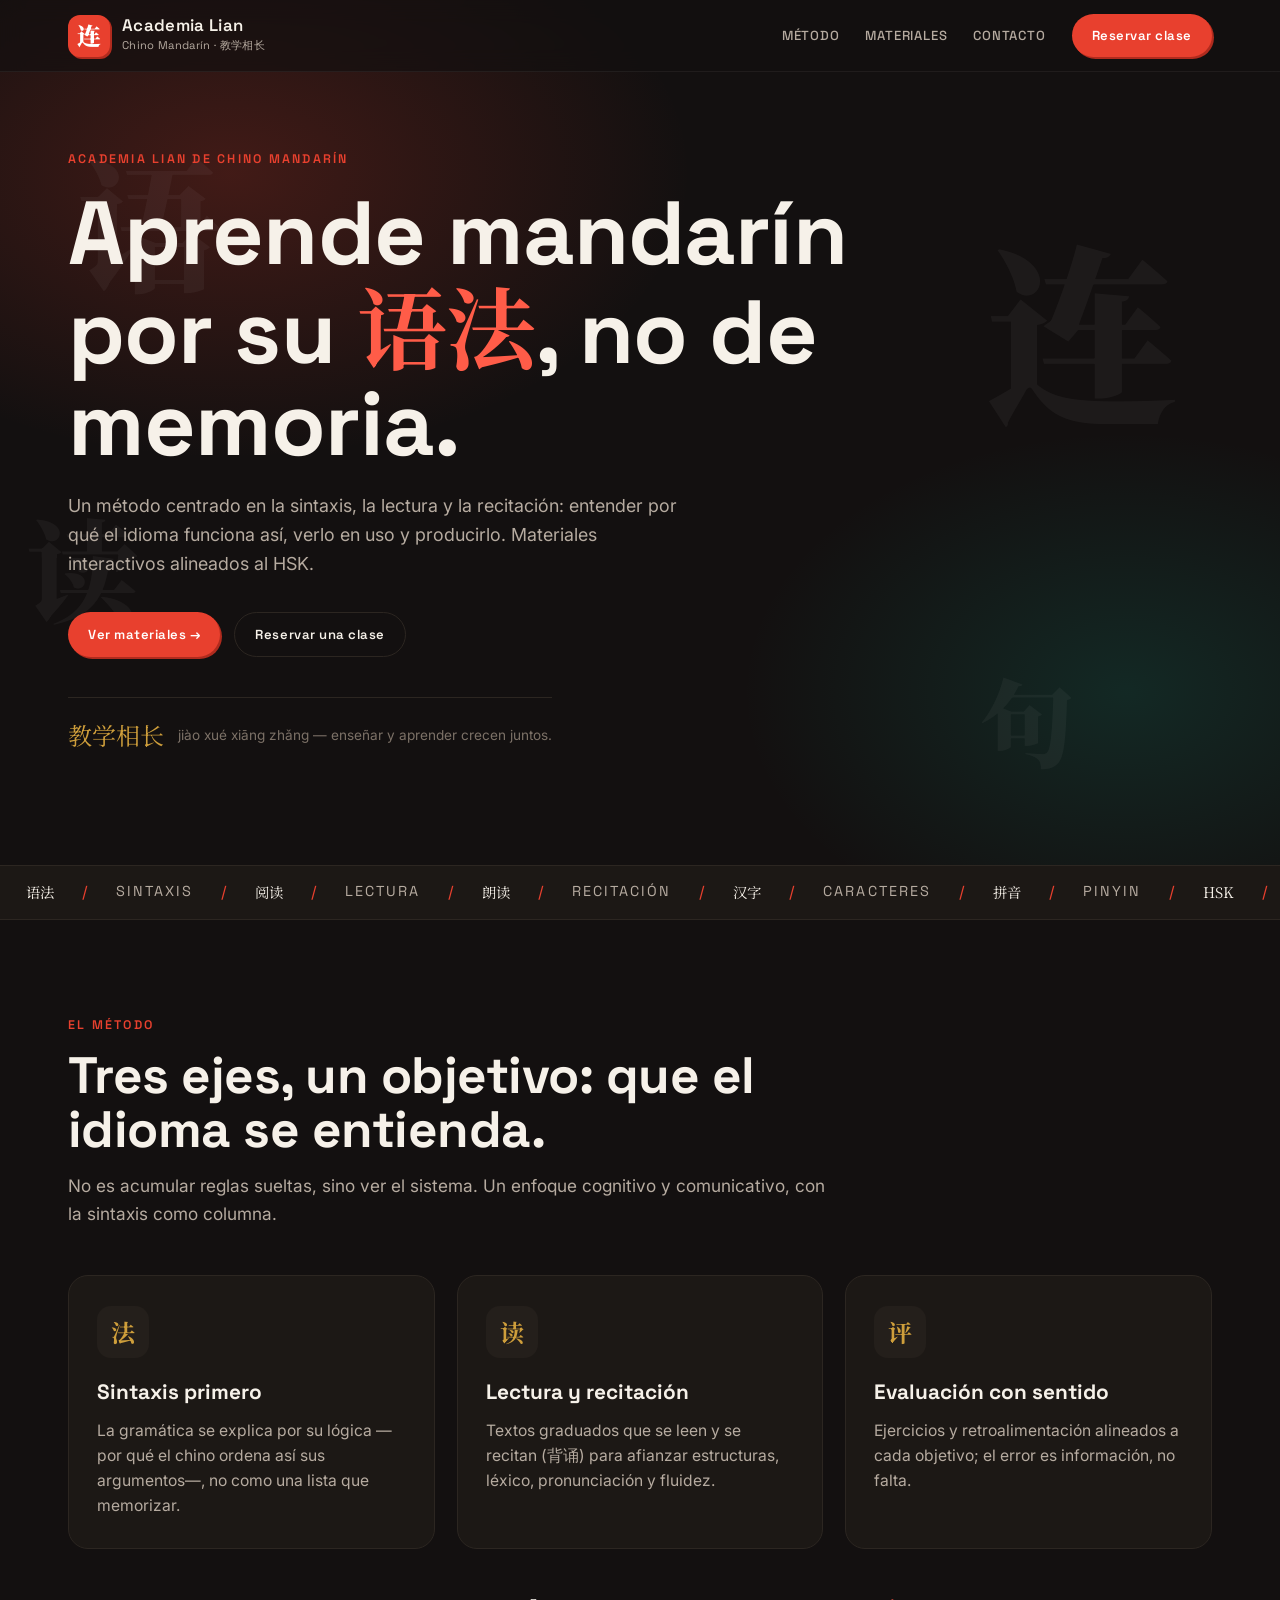
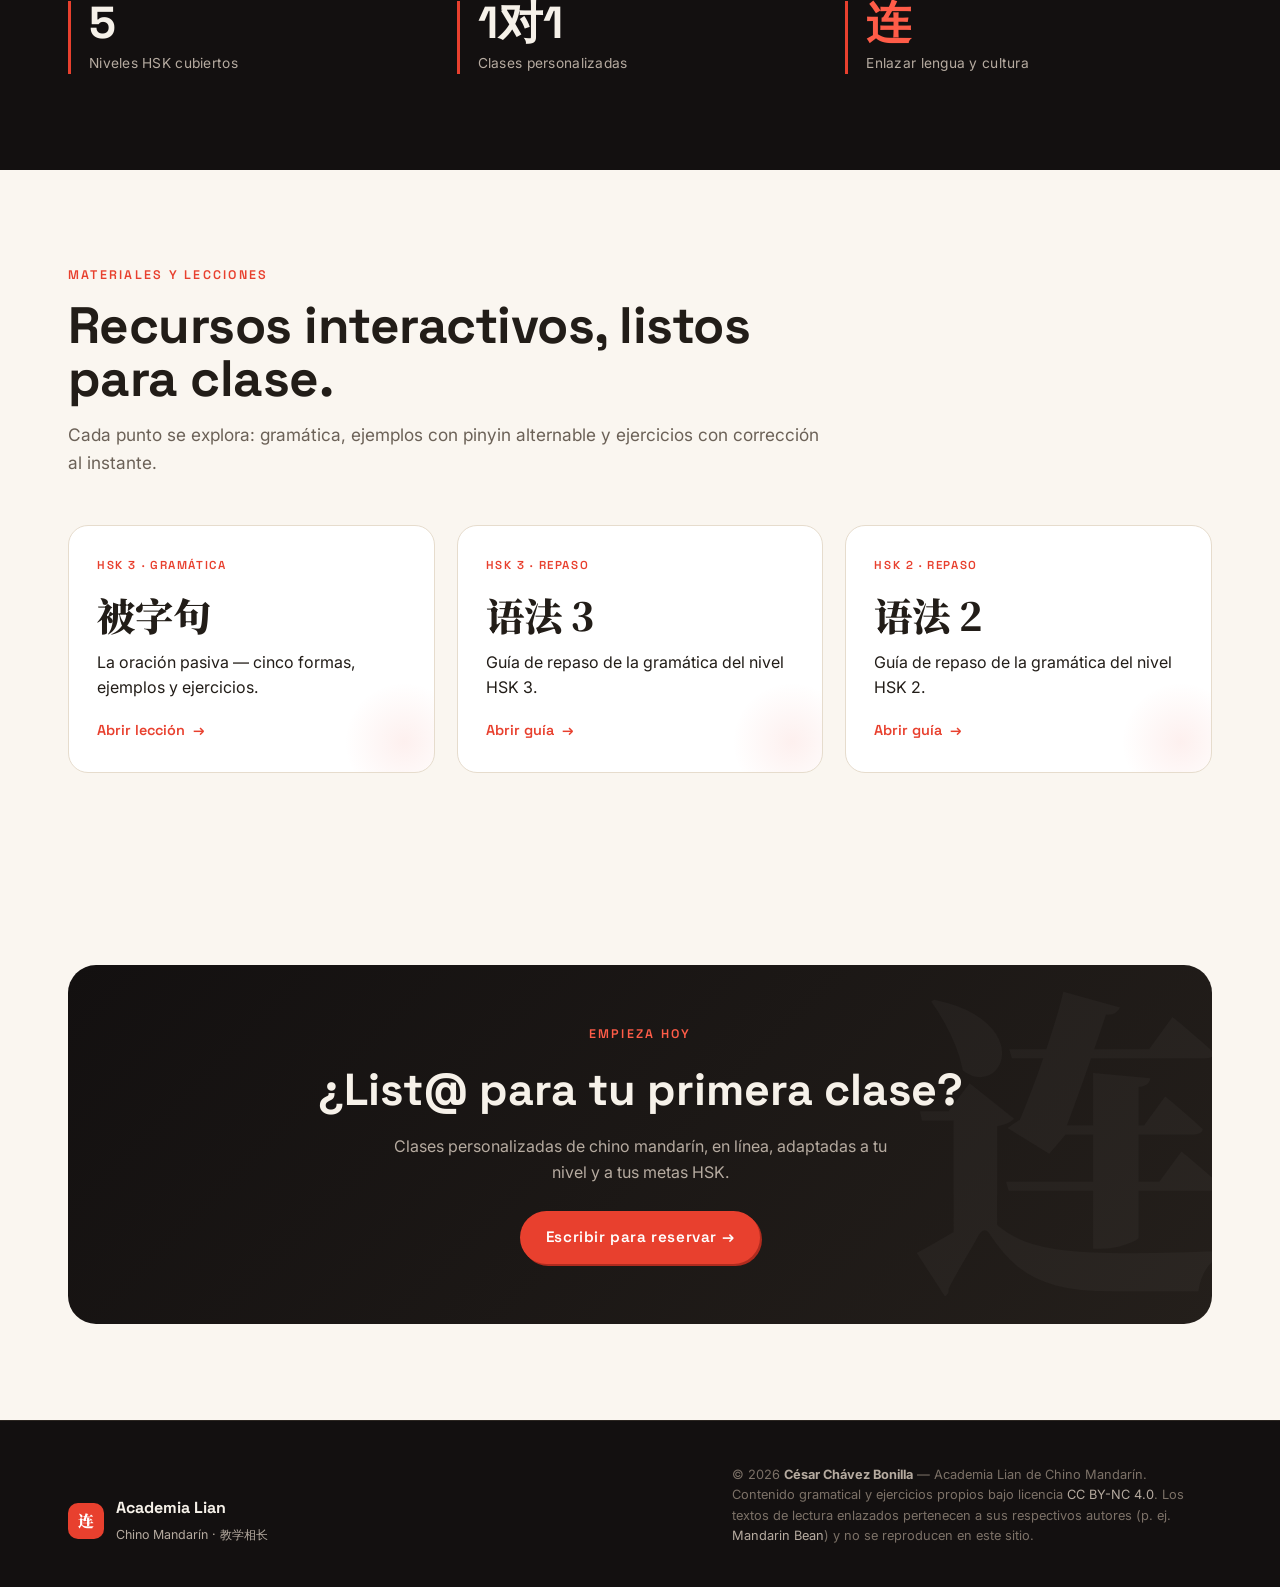
==== index.html @ dd4b356e "feat: portal Academia Lian + gramática HSK2/3 reubicada + nav ramificada" ====
<!DOCTYPE html>
<html lang="es">
<head>
<meta charset="UTF-8">
<meta name="viewport" content="width=device-width, initial-scale=1.0">
<title>Academia Lian 连 · Chino Mandarín</title>
<meta name="description" content="Academia Lian de Chino Mandarín (连). Aprende mandarín con un método centrado en la sintaxis, la lectura y la recitación. Materiales HSK y clases.">
<link rel="preconnect" href="https://fonts.googleapis.com">
<link rel="preconnect" href="https://fonts.gstatic.com" crossorigin>
<link href="https://fonts.googleapis.com/css2?family=Space+Grotesk:wght@400;500;600;700&family=Inter:wght@400;500;600&family=Noto+Serif+SC:wght@500;700;900&family=Noto+Sans+SC:wght@400;500;700&display=swap" rel="stylesheet">
<style>
  :root{
    --ink:#131010; --ink-2:#1C1815; --ink-3:#241F1B;
    --paper:#FAF6F0; --paper-2:#F1E9DD;
    --fg:#F6F1E9; --fg-dim:#B6ABA0; --fg-mute:#7C7167;
    --vermilion:#E8402E; --vermilion-br:#FF5C48; --vermilion-dp:#B02B1E;
    --jade:#13A98F; --jade-br:#28C7AB;
    --gold:#CE9E3B;
    --line-d:#2C2621; --line-l:#E6DCCD;
    --ink-on-paper:#221D18; --dim-on-paper:#6B6157;
    --sh:0 18px 50px -28px rgba(30,15,10,.5);
  }
  *{box-sizing:border-box;}
  html{scroll-behavior:smooth;}
  body{margin:0; background:var(--paper); color:var(--ink-on-paper);
    font-family:"Inter",system-ui,-apple-system,Segoe UI,sans-serif; font-size:16px; line-height:1.6; overflow-x:hidden;-webkit-font-smoothing:antialiased;}
  h1,h2,h3,.disp,.nav a,.btn,.eyebrow{font-family:"Space Grotesk",sans-serif;}
  .zh{font-family:"Noto Sans SC",sans-serif;} .zh-serif{font-family:"Noto Serif SC",serif;}
  a{color:inherit; text-decoration:none;}
  .wrap{max-width:1200px; margin:0 auto; padding:0 28px;}
  .eyebrow{color:var(--vermilion); font-weight:600; font-size:.78rem; letter-spacing:.18em; text-transform:uppercase;}

  /* NAV */
  .nav{position:fixed; top:0; left:0; right:0; z-index:60; backdrop-filter:blur(12px); background:rgba(19,16,16,.66); border-bottom:1px solid rgba(255,255,255,.06);}
  .nav .row{display:flex; align-items:center; gap:20px; padding:14px 28px; max-width:1200px; margin:0 auto;}
  .logo{display:flex; align-items:center; gap:12px;}
  .logo .mk{width:42px; height:42px; border-radius:12px; background:var(--vermilion); color:#fff; display:flex; align-items:center; justify-content:center;
    font-family:"Noto Serif SC",serif; font-weight:900; font-size:1.5rem; box-shadow:2px 2px 0 var(--vermilion-dp);}
  .logo b{color:var(--fg); font-family:"Space Grotesk"; font-weight:600; font-size:1.05rem; line-height:1;}
  .logo span{color:var(--fg-dim); font-size:.7rem; letter-spacing:.03em;}
  .nav .links{margin-left:auto; display:flex; gap:26px; align-items:center;}
  .nav a.lk{color:var(--fg-dim); font-size:.82rem; font-weight:500; letter-spacing:.06em; text-transform:uppercase; transition:color .2s; position:relative;}
  .nav a.lk:hover{color:var(--fg);}
  .nav a.lk::after{content:""; position:absolute; left:0; bottom:-6px; width:0; height:2px; background:var(--vermilion); transition:width .25s;}
  .nav a.lk:hover::after{width:100%;}
  .btn{display:inline-flex; align-items:center; gap:8px; font-weight:600; font-size:.82rem; letter-spacing:.04em; padding:11px 20px; border-radius:999px; cursor:pointer; transition:.2s; border:0;}
  .btn-primary{background:var(--vermilion); color:#fff; box-shadow:2px 2px 0 var(--vermilion-dp);}
  .btn-primary:hover{background:var(--vermilion-br); transform:translateY(-1px);}
  .btn-ghost{border:1px solid var(--line-l); color:var(--ink-on-paper); background:transparent;}
  .btn-ghost:hover{border-color:var(--vermilion); color:var(--vermilion);}
  @media(max-width:820px){ .nav .links a.lk{display:none;} }

  /* HERO */
  .hero{position:relative; background:var(--ink); color:var(--fg); overflow:hidden; padding:150px 0 110px;}
  .hero::before{content:""; position:absolute; inset:0; background:
    radial-gradient(60% 55% at 18% 20%, rgba(232,64,46,.22), transparent 60%),
    radial-gradient(50% 50% at 88% 80%, rgba(19,169,143,.16), transparent 60%);
    animation:drift 18s ease-in-out infinite alternate;}
  @keyframes drift{from{transform:translate(0,0) scale(1);} to{transform:translate(-3%,-2%) scale(1.08);}}
  .float-han{position:absolute; font-family:"Noto Serif SC",serif; color:rgba(255,255,255,.045); font-weight:900; user-select:none; pointer-events:none; z-index:0;}
  .hero .wrap{position:relative; z-index:2;}
  .hero h1{font-size:clamp(2.8rem,7vw,5.6rem); line-height:1.02; font-weight:700; margin:.2em 0 .25em; letter-spacing:-.01em;}
  .hero h1 .zh-serif{color:var(--vermilion-br);}
  .hero .sub{max-width:56ch; color:var(--fg-dim); font-size:1.12rem;}
  .hero .cta{display:flex; gap:14px; margin-top:34px; flex-wrap:wrap;}
  .hero .motto{margin-top:40px; display:inline-flex; align-items:center; gap:14px; color:var(--fg-mute); font-size:.85rem; border-top:1px solid var(--line-d); padding-top:18px;}
  .hero .motto .zh-serif{font-size:1.5rem; color:var(--gold);}

  /* marquee */
  .marquee{background:var(--ink-2); border-top:1px solid var(--line-d); border-bottom:1px solid var(--line-d); overflow:hidden; padding:14px 0;}
  .mq-track{display:flex; gap:0; width:max-content; animation:mq 30s linear infinite;}
  .mq-track span{padding:0 26px; color:var(--fg-dim); font-family:"Space Grotesk"; letter-spacing:.14em; font-size:.9rem; text-transform:uppercase; white-space:nowrap;}
  .mq-track .zh{color:var(--fg); font-family:"Noto Serif SC"; letter-spacing:0;}
  .mq-track i{color:var(--vermilion); font-style:normal; padding:0 2px;}
  @keyframes mq{from{transform:translateX(0);} to{transform:translateX(-50%);}}

  /* SECTIONS */
  section{padding:96px 0;}
  .sec-head{max-width:760px; margin-bottom:48px;}
  .sec-head h2{font-size:clamp(2rem,4.5vw,3.2rem); line-height:1.05; margin:.25em 0 .3em; font-weight:700; letter-spacing:-.01em;}
  .sec-head p{color:var(--dim-on-paper); font-size:1.08rem; margin:0;}

  .grid{display:grid; gap:22px;} .g3{grid-template-columns:repeat(3,1fr);} .g2{grid-template-columns:repeat(2,1fr);}
  @media(max-width:900px){ .g3,.g2{grid-template-columns:1fr;} }

  .card{background:#fff; border:1px solid var(--line-l); border-radius:20px; padding:30px 28px; transition:transform .4s cubic-bezier(.2,1,.3,1), box-shadow .4s, border-color .3s;}
  .card:hover{transform:translateY(-6px); box-shadow:var(--sh); border-color:var(--vermilion);}
  .card .ic{width:52px; height:52px; border-radius:14px; display:flex; align-items:center; justify-content:center; font-size:1.5rem; margin-bottom:18px;
    background:var(--paper-2); font-family:"Noto Serif SC"; font-weight:700;}
  .card h3{font-size:1.3rem; margin:0 0 8px;}
  .card p{color:var(--dim-on-paper); font-size:.98rem; margin:0;}

  /* material cards (linked) */
  .mat{display:flex; flex-direction:column; justify-content:space-between; min-height:230px; position:relative; overflow:hidden;}
  .mat .tag{font-family:"Space Grotesk"; font-size:.72rem; letter-spacing:.14em; text-transform:uppercase; color:var(--vermilion); font-weight:600;}
  .mat .big{font-family:"Noto Serif SC"; font-size:2.4rem; font-weight:900; color:var(--ink-on-paper); margin:10px 0 4px;}
  .mat .go{margin-top:18px; display:inline-flex; align-items:center; gap:8px; font-family:"Space Grotesk"; font-weight:600; font-size:.9rem; color:var(--vermilion);}
  .mat .arrow{transition:transform .25s;} .mat:hover .arrow{transform:translateX(5px);}
  .mat.soon{opacity:.6; pointer-events:none;} .mat.soon .go{color:var(--dim-on-paper);}
  .mat::after{content:""; position:absolute; right:-30px; bottom:-30px; width:120px; height:120px; border-radius:50%; background:radial-gradient(circle,rgba(232,64,46,.08),transparent 70%);}

  /* método band dark */
  .band{background:var(--ink); color:var(--fg);}
  .band .sec-head p{color:var(--fg-dim);}
  .band .card{background:var(--ink-2); border-color:var(--line-d);}
  .band .card:hover{border-color:var(--vermilion);}
  .band .card h3{color:var(--fg);} .band .card p{color:var(--fg-dim);} .band .card .ic{background:var(--ink-3); color:var(--gold);}

  /* stats */
  .stats{display:grid; grid-template-columns:repeat(3,1fr); gap:22px;}
  @media(max-width:700px){ .stats{grid-template-columns:1fr;} }
  .stat{border-left:3px solid var(--vermilion); padding-left:18px;}
  .stat .n{font-family:"Space Grotesk"; font-weight:700; font-size:2.8rem; line-height:1; color:var(--ink-on-paper);}
  .band .stat .n{color:var(--fg);}
  .stat .l{color:var(--dim-on-paper); font-size:.86rem; margin-top:6px; letter-spacing:.02em;}
  .band .stat .l{color:var(--fg-dim);}

  /* contacto */
  .contact{background:linear-gradient(135deg,var(--ink) 0%,var(--ink-3) 100%); color:var(--fg); border-radius:28px; padding:60px 44px; text-align:center; position:relative; overflow:hidden;}
  .contact::before{content:"连"; position:absolute; right:-20px; bottom:-60px; font-family:"Noto Serif SC"; font-weight:900; font-size:20rem; color:rgba(255,255,255,.03);}
  .contact h2{font-size:clamp(1.8rem,4vw,2.8rem); margin:.2em 0; position:relative;}
  .contact p{color:var(--fg-dim); max-width:52ch; margin:0 auto 26px; position:relative;}

  footer{background:var(--ink); color:var(--fg-mute); padding:44px 0 40px; border-top:1px solid var(--line-d);}
  footer .row{display:flex; justify-content:space-between; gap:20px; flex-wrap:wrap; align-items:flex-end;}
  footer .lic{font-size:.8rem; line-height:1.6; max-width:60ch;} footer a{color:var(--fg-dim);} footer a:hover{color:var(--vermilion-br);}
  footer .fl{display:flex; align-items:center; gap:12px; color:var(--fg);}
  footer .fl .mk{width:36px;height:36px;border-radius:10px;background:var(--vermilion);color:#fff;display:flex;align-items:center;justify-content:center;font-family:"Noto Serif SC";font-weight:900;}

  /* reveal */
  .rv{opacity:0; transform:translateY(34px); transition:opacity .8s cubic-bezier(.22,1,.36,1), transform .8s cubic-bezier(.22,1,.36,1);}
  .rv.in{opacity:1; transform:none;}
  .stg>*{opacity:0; transform:translateY(26px); transition:opacity .7s cubic-bezier(.22,1,.36,1), transform .7s cubic-bezier(.22,1,.36,1);}
  .stg.in>*{opacity:1; transform:none;}
  .stg.in>*:nth-child(2){transition-delay:.09s;} .stg.in>*:nth-child(3){transition-delay:.18s;} .stg.in>*:nth-child(4){transition-delay:.27s;}
  @media (prefers-reduced-motion: reduce){ .rv,.stg>*{opacity:1; transform:none;} .hero::before,.mq-track{animation:none;} }
</style>
</head>
<body>

<nav class="nav"><div class="row">
  <a class="logo" href="index.html"><span class="mk">连</span><span><b>Academia Lian</b><br><span>Chino Mandarín · 教学相长</span></span></a>
  <div class="links">
    <a class="lk" href="#metodo">Método</a>
    <a class="lk" href="#materiales">Materiales</a>
    <a class="lk" href="#contacto">Contacto</a>
    <a class="btn btn-primary" href="#contacto">Reservar clase</a>
  </div>
</div></nav>

<!-- HERO -->
<header class="hero">
  <div class="float-han" style="top:12%; left:6%; font-size:9rem;">语</div>
  <div class="float-han" style="top:55%; left:2%; font-size:7rem;">读</div>
  <div class="float-han" style="top:20%; right:8%; font-size:12rem;">连</div>
  <div class="float-han" style="bottom:8%; right:16%; font-size:6rem;">句</div>
  <div class="wrap">
    <div class="rv in">
      <div class="eyebrow">Academia Lian de Chino Mandarín</div>
      <h1>Aprende mandarín<br>por su <span class="zh-serif">语法</span>, no de memoria.</h1>
      <p class="sub">Un método centrado en la sintaxis, la lectura y la recitación: entender por qué el idioma funciona así, verlo en uso y producirlo. Materiales interactivos alineados al HSK.</p>
      <div class="cta">
        <a class="btn btn-primary" href="#materiales">Ver materiales →</a>
        <a class="btn btn-ghost" style="color:var(--fg);border-color:var(--line-d);" href="#contacto">Reservar una clase</a>
      </div>
      <div class="motto"><span class="zh-serif">教学相长</span><span>jiào xué xiāng zhǎng — enseñar y aprender crecen juntos.</span></div>
    </div>
  </div>
</header>

<div class="marquee"><div class="mq-track" id="mq">
  <span class="zh">语法</span><i>/</i><span>Sintaxis</span><i>/</i><span class="zh">阅读</span><i>/</i><span>Lectura</span><i>/</i><span class="zh">朗读</span><i>/</i><span>Recitación</span><i>/</i><span class="zh">汉字</span><i>/</i><span>Caracteres</span><i>/</i><span class="zh">拼音</span><i>/</i><span>Pinyin</span><i>/</i><span class="zh">HSK</span><i>/</i>
  <span class="zh">语法</span><i>/</i><span>Sintaxis</span><i>/</i><span class="zh">阅读</span><i>/</i><span>Lectura</span><i>/</i><span class="zh">朗读</span><i>/</i><span>Recitación</span><i>/</i><span class="zh">汉字</span><i>/</i><span>Caracteres</span><i>/</i><span class="zh">拼音</span><i>/</i><span>Pinyin</span><i>/</i><span class="zh">HSK</span><i>/</i>
</div></div>

<!-- MÉTODO -->
<section class="band" id="metodo">
  <div class="wrap">
    <div class="sec-head rv">
      <div class="eyebrow">El método</div>
      <h2>Tres ejes, un objetivo: que el idioma se entienda.</h2>
      <p>No es acumular reglas sueltas, sino ver el sistema. Un enfoque cognitivo y comunicativo, con la sintaxis como columna.</p>
    </div>
    <div class="grid g3 stg">
      <div class="card"><div class="ic">法</div><h3>Sintaxis primero</h3><p>La gramática se explica por su lógica —por qué el chino ordena así sus argumentos—, no como una lista que memorizar.</p></div>
      <div class="card"><div class="ic">读</div><h3>Lectura y recitación</h3><p>Textos graduados que se leen y se recitan (背诵) para afianzar estructuras, léxico, pronunciación y fluidez.</p></div>
      <div class="card"><div class="ic">评</div><h3>Evaluación con sentido</h3><p>Ejercicios y retroalimentación alineados a cada objetivo; el error es información, no falta.</p></div>
    </div>
    <div class="stats stg" style="margin-top:52px;">
      <div class="stat"><div class="n" data-c="6">0</div><div class="l">Niveles HSK cubiertos</div></div>
      <div class="stat"><div class="n zh" data-txt="1对1">·</div><div class="l">Clases personalizadas</div></div>
      <div class="stat"><div class="n zh-serif" style="color:var(--vermilion-br)">连</div><div class="l">Enlazar lengua y cultura</div></div>
    </div>
  </div>
</section>

<!-- MATERIALES -->
<section id="materiales">
  <div class="wrap">
    <div class="sec-head rv">
      <div class="eyebrow">Materiales y lecciones</div>
      <h2>Recursos interactivos, listos para clase.</h2>
      <p>Cada punto se explora: gramática, ejemplos con pinyin alternable y ejercicios con corrección al instante.</p>
    </div>
    <div class="grid g3 stg">
      <a class="card mat" href="hsk3-oracion-pasiva-beiziju.html">
        <div><div class="tag">HSK 3 · Gramática</div><div class="big zh-serif">被字句</div><div>La oración pasiva — cinco formas, ejemplos y ejercicios.</div></div>
        <span class="go">Abrir lección <span class="arrow">→</span></span>
      </a>
      <a class="card mat" href="gramatica-hsk3.html">
        <div><div class="tag">HSK 3 · Repaso</div><div class="big zh-serif">语法 3</div><div>Guía de repaso de la gramática del nivel HSK 3.</div></div>
        <span class="go">Abrir guía <span class="arrow">→</span></span>
      </a>
      <a class="card mat" href="gramatica-hsk2.html">
        <div><div class="tag">HSK 2 · Repaso</div><div class="big zh-serif">语法 2</div><div>Guía de repaso de la gramática del nivel HSK 2.</div></div>
        <span class="go">Abrir guía <span class="arrow">→</span></span>
      </a>
    </div>
  </div>
</section>

<!-- CONTACTO -->
<section id="contacto">
  <div class="wrap">
    <div class="contact rv">
      <div class="eyebrow" style="color:var(--vermilion-br)">Empieza hoy</div>
      <h2>¿List@ para tu primera clase?</h2>
      <p>Clases personalizadas de chino mandarín, en línea, adaptadas a tu nivel y a tus metas HSK.</p>
      <a class="btn btn-primary" href="mailto:frjkerr@gmail.com?subject=Clase%20de%20chino%20—%20Academia%20Lian" style="font-size:.95rem;padding:14px 26px;">Escribir para reservar →</a>
    </div>
  </div>
</section>

<footer>
  <div class="wrap row">
    <div class="fl"><span class="mk">连</span><div><b style="font-family:'Space Grotesk'">Academia Lian</b><br><span style="font-size:.78rem;color:var(--fg-dim)">Chino Mandarín · 教学相长</span></div></div>
    <div class="lic">
      © 2026 <b style="color:var(--fg-dim)">César Chávez Bonilla</b> — Academia Lian de Chino Mandarín. Contenido gramatical y ejercicios propios bajo licencia
      <a href="https://creativecommons.org/licenses/by-nc/4.0/deed.es" target="_blank" rel="noopener">CC BY-NC 4.0</a>.
      Los textos de lectura enlazados pertenecen a sus respectivos autores (p. ej. <a href="https://mandarinbean.com/" target="_blank" rel="noopener">Mandarin Bean</a>) y no se reproducen en este sitio.
    </div>
  </div>
</footer>

<script>
  // reveal
  const io=new IntersectionObserver((es)=>{es.forEach(e=>{if(e.isIntersecting){e.target.classList.add('in'); io.unobserve(e.target);}});},{threshold:.14, rootMargin:"0px 0px -50px 0px"});
  document.querySelectorAll('.rv,.stg').forEach(el=>io.observe(el));
  // counter
  const co=new IntersectionObserver((es)=>{es.forEach(e=>{if(!e.isIntersecting)return; const el=e.target; const t=+el.dataset.c; let s=null;
    const step=(n)=>{if(!s)s=n; const p=Math.min((n-s)/1200,1); el.textContent=Math.floor((1-Math.pow(1-p,3))*t); if(p<1)requestAnimationFrame(step); else el.textContent=t;}; requestAnimationFrame(step); co.unobserve(el);});},{threshold:.6});
  document.querySelectorAll('.n[data-c]').forEach(el=>co.observe(el));
  document.querySelectorAll('.n[data-txt]').forEach(el=>el.textContent=el.dataset.txt);
</script>
</body>
</html>
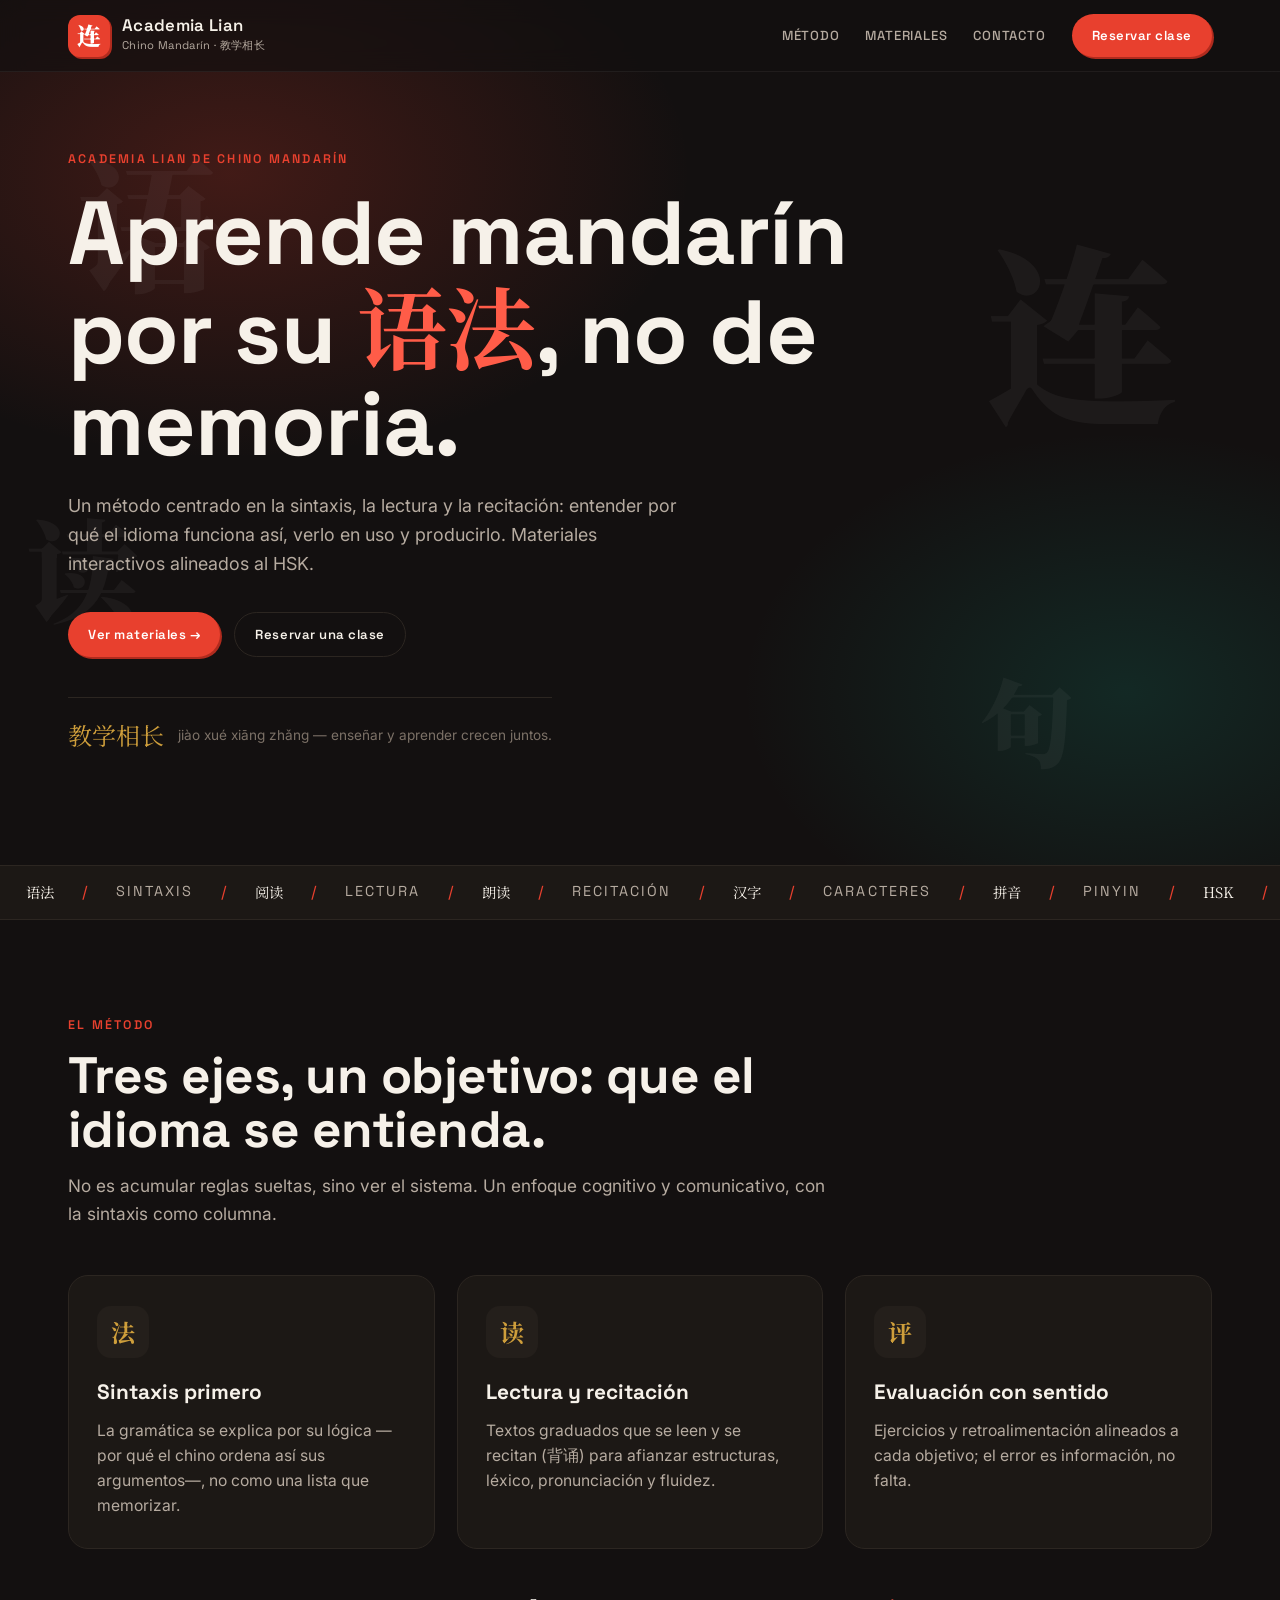
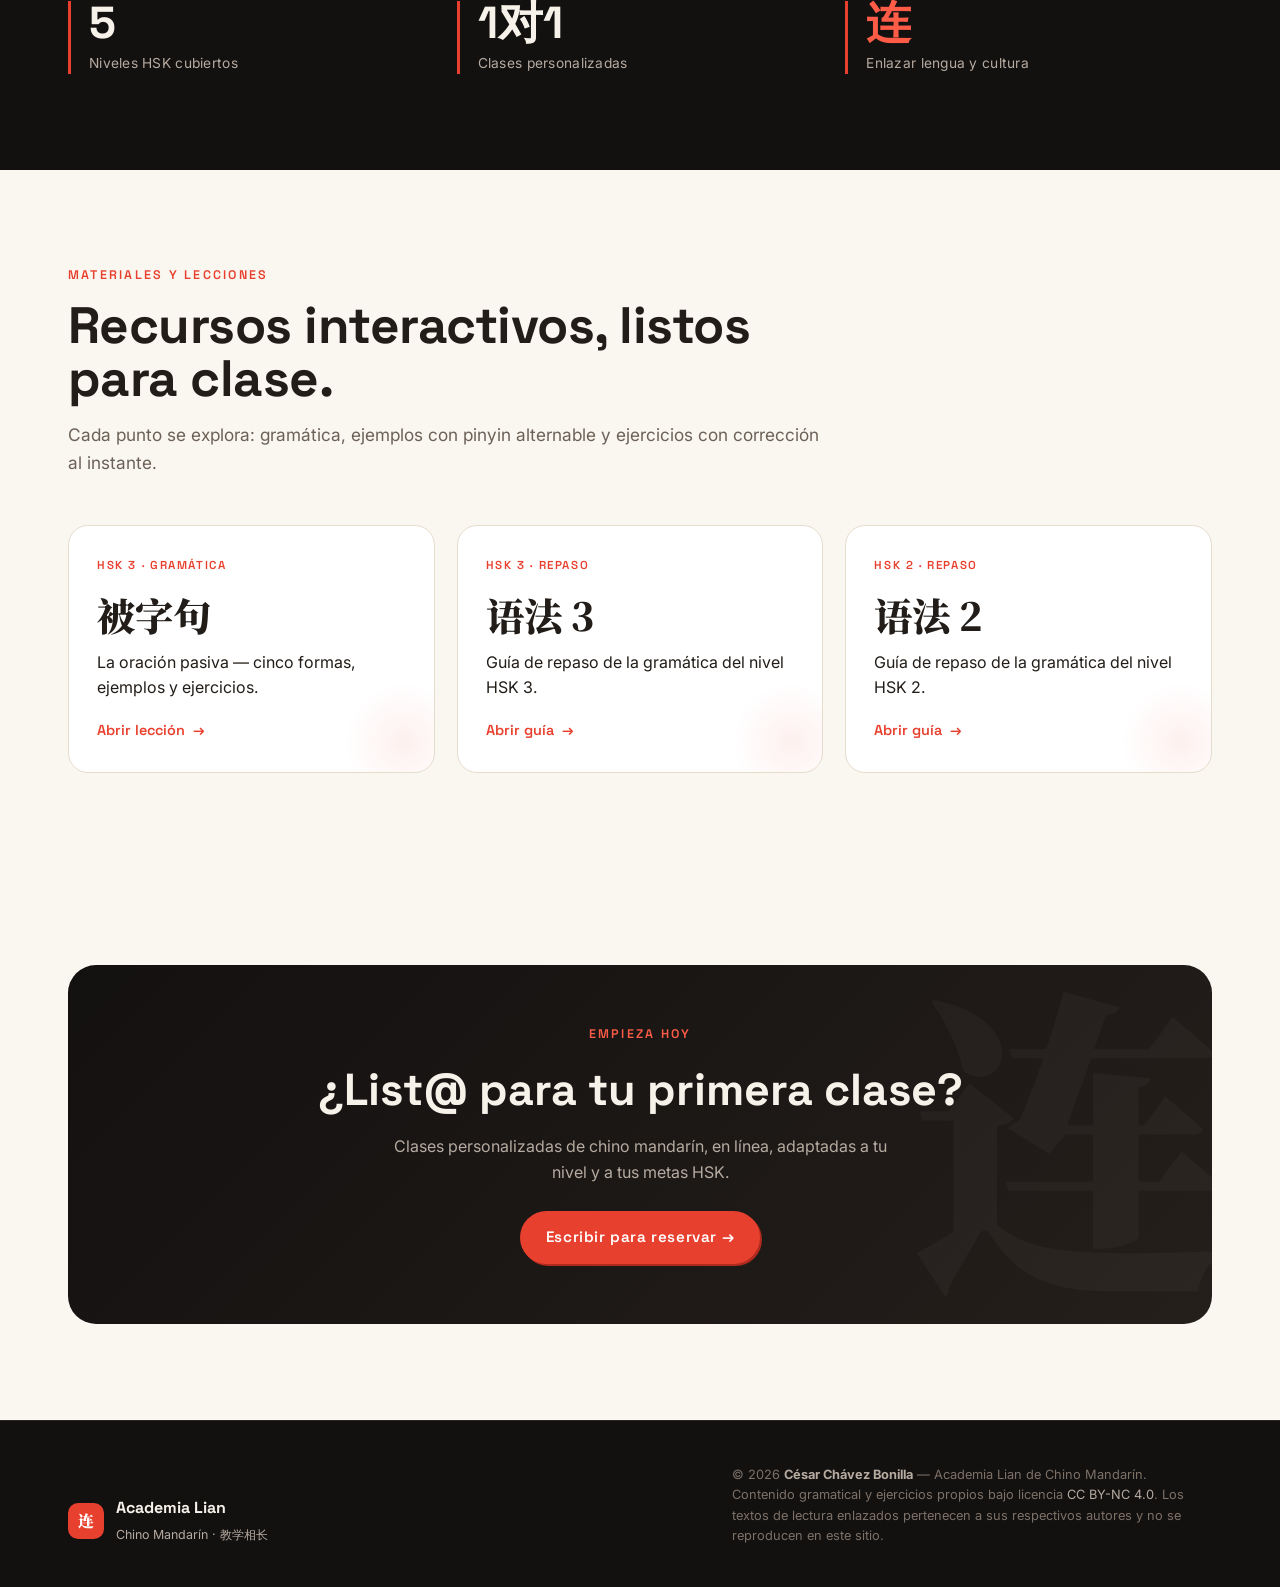
==== commit 7467f3d4: "chore: © del portal sin ejemplo de tercero (queda en la sección que corresponde)" ====
--- a/index.html
+++ b/index.html
@@ -237,7 +237,7 @@
     <div class="lic">
       © 2026 <b style="color:var(--fg-dim)">César Chávez Bonilla</b> — Academia Lian de Chino Mandarín. Contenido gramatical y ejercicios propios bajo licencia
       <a href="https://creativecommons.org/licenses/by-nc/4.0/deed.es" target="_blank" rel="noopener">CC BY-NC 4.0</a>.
-      Los textos de lectura enlazados pertenecen a sus respectivos autores (p. ej. <a href="https://mandarinbean.com/" target="_blank" rel="noopener">Mandarin Bean</a>) y no se reproducen en este sitio.
+      Los textos de lectura enlazados pertenecen a sus respectivos autores y no se reproducen en este sitio.
     </div>
   </div>
 </footer>
